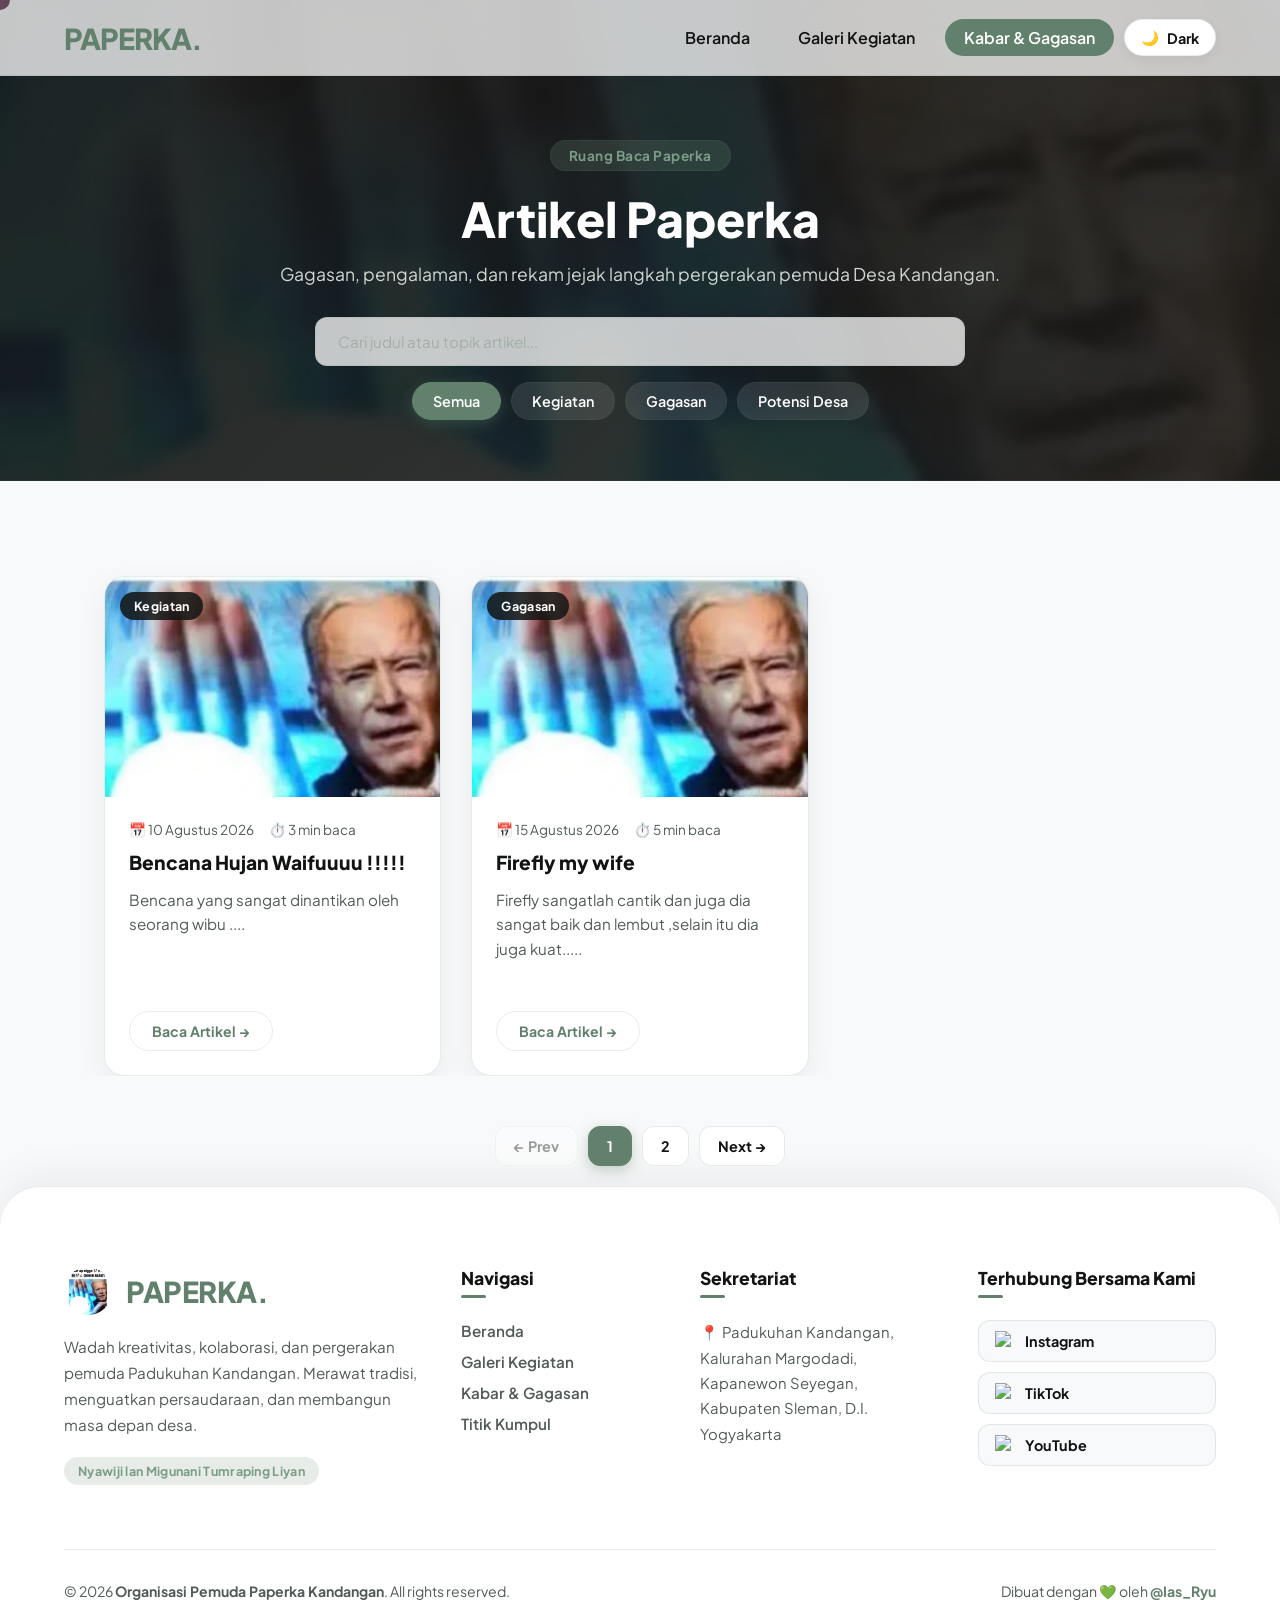
==== artikel/index.html @ f10d31d6 "Add files via upload" ====
<!DOCTYPE html>
<html lang="id">
<head>
    <meta charset="UTF-8">
    <meta name="viewport" content="width=device-width, initial-scale=1.0">
    <title>Kabar & Gagasan - Paperka</title>
    
    <!-- Favicon -->
    <link rel="icon" type="image/png" href="/asset/icon.png">

    <!-- SEO Meta -->
    <meta name="description" content="Kumpulan artikel, cerita inspiratif, dan gagasan pergerakan pemuda Desa Kandangan.">
    <meta name="robots" content="index, follow">
    <link rel="canonical" href="https://paperka.my.id/artikel">

    <!-- Open Graph Meta -->
    <meta property="og:title" content="Artikel & Wawasan - Paperka Kandangan">
    <meta property="og:description" content="Kumpulan artikel, cerita inspiratif, dan gagasan pergerakan pemuda Desa Kandangan.">
    <meta property="og:image" content="https://paperka.my.id/asset/bg.jpg">
    <meta property="og:url" content="https://paperka.my.id/artikel">
    <meta property="og:type" content="website">

    <!-- Koneksi ke CSS -->
    <link rel="stylesheet" href="/style.css">

    <!-- Font -->
    <link href="https://fonts.googleapis.com/css2?family=Plus+Jakarta+Sans:wght@400;600;800;900&display=swap" rel="stylesheet">
</head>
<body>

    <!-- Custom Cursor -->
    <div class="custom-cursor"></div>

    <!-- Navigasi -->
    <nav class="navbar">
        <div class="nav-container">
            <a href="/" class="logo">PAPERKA.</a>
            
            <div class="menu-toggle" id="mobile-menu" aria-label="Buka Menu Navigasi" role="button" tabindex="0">
                <span class="bar"></span>
                <span class="bar"></span>
                <span class="bar"></span>
            </div>

            <ul class="nav-menu">
                <li class="nav-logo-item">
                    <img src="/asset/icon.png" alt="Logo Paperka" class="nav-menu-logo">
                </li>
                <li><a href="/" class="nav-links hover-target">Beranda</a></li>
                <li><a href="/galeri" class="nav-links hover-target">Galeri Kegiatan</a></li>
                <li><a href="/artikel" class="nav-links active hover-target">Kabar & Gagasan</a></li>
                <!-- Tombol Switch Dark/Light Mode -->
                <li>
                    <button class="theme-toggle-btn hover-target" id="themeToggle" aria-label="Toggle Theme">
                        <span class="theme-icon">🌙</span>
                        <span class="theme-text">Dark</span>
                    </button>
                </li>
                <li class="nav-credit-item">
                    <span class="nav-credit-text">Made by @ias_Ryu</span>
                </li>
            </ul>
        </div>
    </nav>

    <!-- Overlay Backdrop -->
    <div class="menu-overlay" id="menuOverlay"></div>

    <!-- ================= HERO ARTIKEL ================= -->
    <section class="article-hero">
        <div class="hero-content">
            <span class="badge">Ruang Baca Paperka</span>
            <h1>Artikel Paperka</h1>
            <p>Gagasan, pengalaman, dan rekam jejak langkah pergerakan pemuda Desa Kandangan.</p>
            
            <!-- Filter & Pencarian -->
            <div class="search-filter-box">
                <input type="text" id="search-input" placeholder="Cari judul atau topik artikel..." class="search-input">
                <div class="category-buttons">
                    <button class="filter-btn active" data-category="all">Semua</button>
                    <button class="filter-btn" data-category="kegiatan">Kegiatan</button>
                    <button class="filter-btn" data-category="opini">Gagasan</button>
                    <button class="filter-btn" data-category="desa">Potensi Desa</button>
                </div>
            </div>
        </div>
    </section>

    <!-- ================= UTAMA: DAFTAR ARTIKEL ================= -->
    <main class="article-container">

        <!-- Artikel Utama / Featured Article -->
        <section class="featured-article">
            <article class="article-card" data-id="1" data-category="opini">
                <div class="card-image">
                    <img src="/asset/icon.png" alt="Peran Paperka dalam Membangun Masyarakat di Padukuhan Kandangan" loading="lazy">
                    <span class="category-tag">Gagasan</span>
                </div>
                <div class="card-body">
                    <div class="article-meta">
                        <span class="date">📅 26 Agustus 2026</span>
                        <span class="read-time">⏱️ 10 min baca</span>
                    </div>
                    <h3>Peran Paperka dalam Membangun Masyarakat di Padukuhan Kandangan</h3>
                    <p class="excerpt">Paperka (Karang Taruna) merupakan pilar penting dalam menggerakkan roda pembangunan sosial, ekonomi, dan budaya di Padukuhan Kandangan...</p>
                    <button class="btn-read-more read-btn hover-target" data-id="1">Baca Artikel &rarr;</button>
                </div>
            </article>
        </section>

        <!-- Grid Kartu Artikel -->
        <section class="article-grid" id="article-grid">

            <!-- Kartu Artikel 2 -->
            <article class="article-card" data-id="2" data-category="desa">
                <div class="card-image">
                    <img src="/asset/icon.png" alt="Potensi Desa" loading="lazy">
                    <span class="category-tag">Potensi Desa</span>
                </div>
                <div class="card-body">
                    <div class="article-meta">
                        <span class="date">📅 20 Agustus 2026</span>
                        <span class="read-time">⏱️ 3 min baca</span>
                    </div>
                    <h3>Kenapa Prabowo adalah monokotil</h3>
                    <p class="excerpt">Prabowo Disebut Monokotil karena ....</p>
                    <button class="btn-read-more read-btn hover-target" data-id="2">Baca Artikel &rarr;</button>
                </div>
            </article>

            <!-- Kartu Artikel 3 -->
            <article class="article-card" data-id="3" data-category="opini">
                <div class="card-image">
                    <img src="/asset/icon.png" alt="Gagasan Pemuda" loading="lazy">
                    <span class="category-tag">Gagasan</span>
                </div>
                <div class="card-body">
                    <div class="article-meta">
                        <span class="date">📅 15 Agustus 2026</span>
                        <span class="read-time">⏱️ 5 min baca</span>
                    </div>
                    <h3>Firefly my wife</h3>
                    <p class="excerpt">Firefly sangatlah cantik dan juga dia sangat baik dan lembut ,selain itu dia juga kuat.....</p>
                    <button class="btn-read-more read-btn hover-target" data-id="3">Baca Artikel &rarr;</button>
                </div>
            </article>

            <!-- Kartu Artikel 4 -->
            <article class="article-card" data-id="4" data-category="kegiatan">
                <div class="card-image">
                    <img src="/asset/icon.png" alt="Aksi Hijau" loading="lazy">
                    <span class="category-tag">Kegiatan</span>
                </div>
                <div class="card-body">
                    <div class="article-meta">
                        <span class="date">📅 10 Agustus 2026</span>
                        <span class="read-time">⏱️ 3 min baca</span>
                    </div>
                    <h3>Bencana Hujan Waifuuuu !!!!!</h3>
                    <p class="excerpt">Bencana yang sangat dinantikan oleh seorang wibu ....</p>
                    <button class="btn-read-more read-btn hover-target" data-id="4">Baca Artikel &rarr;</button>
                </div>
            </article>

        </section>
    </main>

    <!-- ================= KONTROL PAGINASI ================= -->
    <div class="pagination" id="pagination"></div>

    <!-- ================= MODAL / JENDELA BACA ARTIKEL LENGKAP ================= -->
    <div class="article-modal" id="article-modal" aria-hidden="true">
        <div class="modal-overlay" id="modal-overlay"></div>
        <div class="modal-content">
            <button class="modal-close hover-target" id="modal-close" aria-label="Tutup Artikel">&times;</button>
            <div class="modal-body" id="modal-body-content"></div>
        </div>
    </div>

    <!-- Footer -->
    <footer class="site-footer">
        <div class="footer-container">
            <!-- Grid Kolom Footer -->
            <div class="footer-grid">
                
                <!-- Kolom 1: Profil & Deskripsi -->
                <div class="footer-col footer-brand">
                    <div class="brand-header">
                        <img src="/asset/icon.png" alt="Logo Paperka" class="footer-logo hover-target">
                        <h3 class="brand-title">PAPERKA.</h3>
                    </div>
                    <p class="brand-desc">
                        Wadah kreativitas, kolaborasi, dan pergerakan pemuda Padukuhan Kandangan. Merawat tradisi, menguatkan persaudaraan, dan membangun masa depan desa.
                    </p>
                    <span class="motto-badge">Nyawiji lan Migunani Tumraping Liyan</span>
                </div>

                <!-- Kolom 2: Navigasi Cepat -->
                <div class="footer-col">
                    <h4 class="footer-heading">Navigasi</h4>
                    <ul class="footer-links">
                        <li><a href="/" class="hover-target">Beranda</a></li>
                        <li><a href="/galeri" class="hover-target">Galeri Kegiatan</a></li>
                        <li><a href="/artikel" class="hover-target">Kabar & Gagasan</a></li>
                        <li><a href="/#lokasi" class="hover-target">Titik Kumpul</a></li>
                    </ul>
                </div>

                <!-- Kolom 3: Informasi Wilayah -->
                <div class="footer-col">
                    <h4 class="footer-heading">Sekretariat</h4>
                    <p class="location-text">
                        📍 Padukuhan Kandangan,<br>
                        Kalurahan Margodadi, Kapanewon Seyegan,<br>
                        Kabupaten Sleman, D.I. Yogyakarta
                    </p>
                </div>

                <!-- Kolom 4: Media Sosial -->
                <div class="footer-col">
                    <h4 class="footer-heading">Terhubung Bersama Kami</h4>
                    <div class="footer-socials">
                        <a href="https://www.instagram.com/kandanganpaperka" target="_blank" rel="noopener noreferrer" class="social-btn hover-target" aria-label="Instagram Paperka">
                            <span class="social-icon">
                                <img src="/asset/instagram.png" alt="Instagram">
                            </span>
                            <span>Instagram</span>
                        </a>
                        <a href="https://www.tiktok.com/@paperkakandangan" target="_blank" rel="noopener noreferrer" class="social-btn hover-target" aria-label="TikTok Paperka">
                            <span class="social-icon">
                                <img src="/asset/tiktok.png" alt="tiktok">
                            </span>
                            <span>TikTok</span>
                        </a>
                        <a href="https://youtube.com/@paperkakandangan" target="_blank" rel="noopener noreferrer" class="social-btn hover-target" aria-label="YouTube Paperka">
                            <span class="social-icon">
                                <img src="/asset/youtube.png" alt="youtube">
                            </span>
                            <span>YouTube</span>
                        </a>
                    </div>
                </div>
            </div>

            <!-- Bagian Bawah Footer (Copyright & Credit) -->
            <div class="footer-bottom">
                <p class="copyright">&copy; 2026 <strong>Organisasi Pemuda Paperka Kandangan</strong>. All rights reserved.</p>
                <p class="developer-credit">Dibuat dengan 💚 oleh <a href="https://instagram.com/ias_ryu" target="_blank" rel="noopener noreferrer" class="hover-target">@Ias_Ryu</a></p>
            </div>
        </div>
    </footer>

    <!-- Tombol Back to Top -->
    <button id="backToTop" class="back-to-top hover-target" aria-label="Ke Atas">↑</button>

    <!-- Koneksi ke JavaScript -->
    <script src="/script.js"></script>
    <script src="/articles-data.js"></script>
    <script src="/scriptartikel.js"></script>
</body>
</html>
---- style.css ----
/* ==========================================================================
   DAFTAR ISI (untuk memudahkan pencarian)
   1. Variabel Tema & System Reset
   2. Custom Cursor
   3. Navbar & Menu Mobile
   4. Halaman Beranda (Hero, Marquee, About/Location, Logo & CTA)
   5. Utilitas Umum (Animasi Scroll, Tombol Back to Top)
   6. Footer
   7. Halaman Dokumentasi (Grid Galeri & Lightbox)
   8. Halaman Artikel (Hero, Filter, Grid, Modal, Paginasi, Animasi)
   ========================================================================== */

/* --- VARIABEL TEMA & SYSTEM RESET --- */

:root {
    /* Mode Terang (Default) */
    --primary: #61816c;
    --primary-light: #7b9c86;
    --primary-dark: #4b6654;
    --bg-main: #f8f9fa;
    --bg-card: #ffffff;
    --bg-glass: rgba(255, 255, 255, 0.75);
    --bg-glass-drawer: rgba(255, 255, 255, 0.92); /* Background Menu Mobile Terang */
    --text-main: #121413;
    --text-muted: #525b56;
    --border-color: rgba(97, 129, 108, 0.15);
    --shadow-color: rgba(0, 0, 0, 0.06);
    --white: #ffffff;
    --black: #000000;
}

[data-theme="dark"] {
    /* Mode Gelap (Dark Mode) */
    --primary: #61816c;
    --primary-light: #89aa94;
    --primary-dark: #3e5546;
    --bg-main: #111312;
    --bg-card: #1a1d1b;
    --bg-glass: rgba(17, 19, 18, 0.8);
    --bg-glass-drawer: rgba(26, 29, 27, 0.92); /* Background Menu Mobile Gelap */
    --text-main: #f0f4f2;
    --text-muted: #a3b0a7;
    --border-color: rgba(97, 129, 108, 0.25);
    --shadow-color: rgba(0, 0, 0, 0.4);
}

* {
    margin: 0;
    padding: 0;
    box-sizing: border-box;
    font-family: 'Plus Jakarta Sans', sans-serif;
    cursor: none;
}

html {
    scroll-behavior: smooth;
}

body {
    background-color: var(--bg-main);
    color: var(--text-main);
    overflow-x: hidden;
    transition: background-color 0.4s ease, color 0.4s ease;
}

/* --- CUSTOM CURSOR --- */
.custom-cursor {
    position: fixed;
    top: 0;
    left: 0;
    width: 20px;
    height: 20px;
    background-color: var(--primary);
    border-radius: 50%;
    pointer-events: none;
    transform: translate(-50%, -50%);
    z-index: 9999;
    transition: width 0.3s, height 0.3s, background-color 0.3s, opacity 0.3s;
    mix-blend-mode: difference;
}

.custom-cursor.expand {
    width: 50px;
    height: 50px;
    background-color: rgba(255, 255, 255, 0.5);
    border: 2px solid var(--primary);
    mix-blend-mode: normal;
}


/* ==========================================================================
   3. NAVBAR & MENU MOBILE
   (Navbar desktop, panel menu mobile, overlay, dan logo di menu mobile
   dikelompokkan di sini agar semua yang berkaitan dengan navigasi mudah dicari)
   ========================================================================== */

/* --- NAVBAR GLASSMORPHISM --- */
.navbar {
    position: fixed;
    top: 0;
    width: 100%;
    background: var(--bg-glass);
    backdrop-filter: blur(15px);
    -webkit-backdrop-filter: blur(15px);
    z-index: 1005;
    border-bottom: 1px solid var(--border-color);
    transition: background 0.4s ease, border-color 0.4s ease;
}

.nav-container {
    display: flex;
    justify-content: space-between;
    align-items: center;
    padding: 1.2rem 5%;
    max-width: 1400px;
    margin: 0 auto;
}

.logo {
    font-size: 1.8rem;
    font-weight: 900;
    color: var(--primary);
    text-decoration: none;
    letter-spacing: -1px;
}

.nav-menu {
    display: flex;
    align-items: center;
    list-style: none;
    gap: 10px;
}

.nav-links {
    color: var(--text-main);
    text-decoration: none;
    padding: 0.5rem 1.2rem;
    font-weight: 600;
    border-radius: 30px;
    transition: all 0.3s ease;
}

.nav-links:hover, .nav-links.active {
    background-color: var(--primary);
    color: var(--white);
}

/* Tombol Toggle Theme */
.theme-toggle-btn {
    background: var(--bg-card);
    border: 1px solid var(--border-color);
    color: var(--text-main);
    padding: 8px 16px;
    border-radius: 30px;
    font-weight: 700;
    font-size: 0.9rem;
    display: flex;
    align-items: center;
    gap: 8px;
    transition: all 0.3s ease;
    box-shadow: 0 4px 12px var(--shadow-color);
}

.theme-toggle-btn:hover {
    border-color: var(--primary);
    transform: translateY(-2px);
}

.theme-icon {
    display: inline-block;
    transition: transform 0.4s cubic-bezier(0.175, 0.885, 0.32, 1.275);
}

.theme-toggle-btn:active {
    transform: scale(0.95);
}

.menu-toggle {
    display: none;
    flex-direction: column;
    gap: 5px;
}

.menu-toggle .bar {
    width: 30px;
    height: 3px;
    background: var(--primary);
    border-radius: 5px;
}

/* Catatan: blok responsif di bawah ini aslinya juga berisi penyesuaian
   .about-card untuk layar kecil (bukan hanya navbar/menu), tidak dipindah
   agar tidak mengubah/duplikasi kode dan berisiko error. */

/* --- RESPONSIVE MOBILE --- */
@media screen and (max-width: 768px) {
    .custom-cursor { display: none; }
    * { cursor: auto; }
    
    .menu-toggle { 
        display: flex; 
        z-index: 1005; 
    }
    
    /* Panel Menu Navigasi HP */
    .nav-menu {
        position: fixed; 
        top: 0; 
        right: -100%; 
        width: 70%;
        min-width: 260px;
        max-width: 320px;
        height: 100vh;
        
        background: var(--bg-glass-drawer);
        backdrop-filter: blur(20px);
        -webkit-backdrop-filter: blur(20px);
        border-left: 1px solid var(--border-color);
        box-shadow: -15px 0 35px var(--shadow-color);

        /* SATUKAN SELURUH ELEMEN DI TENGAH-TENGAH LAYAR */
        display: flex;
        flex-direction: column; 
        justify-content: center; /* Posisikan seluruh grup menu di tengah vertikal */
        align-items: center;
        padding: 30px 24px;
        gap: 6px;                /* Jarak antar elemen */
        
        transition: right 0.4s cubic-bezier(0.16, 1, 0.3, 1);
        z-index: 1010 !important;
    }
    
    .nav-menu.active { 
        right: 0; 
    }

    .nav-menu li {
        width: 100%;
        list-style: none;
    }

    /* Styling Tombol Menu */
    .nav-links { 
        display: flex;
        align-items: center;
        justify-content: center; /* Teks berada di tengah tombol */
        font-size: 1.05rem; 
        font-weight: 600;
        color: var(--text-main);
        padding: 14px 20px;
        margin: 0;
        border-radius: 14px;
        border: 1px solid transparent;
        transition: all 0.3s ease;
        text-decoration: none;
    }

    /* Efek Hover & Aktif */
    .nav-links:hover, 
    .nav-links.active {
        background-color: var(--primary);
        color: var(--white);
        transform: scale(1.02);
        box-shadow: 0 4px 15px rgba(97, 129, 108, 0.3);
    }

    /* Tombol Switch Mode Terang/Gelap */
    .theme-toggle-btn {
        width: 100%;
        justify-content: center;
        padding: 12px;
        margin-top: 10px;
        border-radius: 14px;
    }

    .about-card { padding: 2rem; }
}

/* Mencegah latar belakang di-scroll saat menu setengah layar terbuka */
body.no-scroll {
    overflow: hidden !important;
    height: 100vh !important;
}

/* --- OVERLAY BLUR BACKDROP --- */
.menu-overlay {
    position: fixed;
    top: 0;
    left: 0;
    width: 100vw;
    height: 100vh;
    background: rgba(0, 0, 0, 0.4);
    backdrop-filter: blur(8px);
    -webkit-backdrop-filter: blur(8px);
    opacity: 0;
    visibility: hidden;
    transition: opacity 0.4s ease, visibility 0.4s ease;
    z-index: 1001;
}

.menu-overlay.active {
    opacity: 1;
    visibility: visible;
}

/* ==========================================
   STYLING LOGO DI ATAS MENU BERANDA
   ========================================== */
.nav-logo-item {
    display: flex;
    justify-content: center;
    align-items: center;
    width: 100%;
    margin-bottom: 12px;  /* Memberi jarak wajar di atas tombol Beranda */
}

.nav-menu-logo {
    width: 55px;          /* Ukuran logo disesuaikan agar serasi */
    height: 55px;
    object-fit: contain;
    border-radius: 50%;
    transition: transform 0.3s ease;
}

.nav-menu-logo:hover {
    transform: scale(1.1);
}

@media (min-width: 769px) {
    .nav-logo-item {
        display: none;
    }
}

/* ==========================================
   STYLING TEKS CREDIT (LANGSUNG DI BAWAH TOMBOL TEMA)
   ========================================== */
.nav-credit-item {
    margin-top: 10px;      /* Menempel pas di bawah tombol Dark/Light mode */
    padding-top: 5px;
    text-align: center;
    width: 100%;
}

.nav-credit-text {
    font-size: 0.75rem;
    opacity: 0.45;
    letter-spacing: 0.5px;
    font-weight: 500;
    transition: opacity 0.3s ease;
}

.nav-credit-text:hover {
    opacity: 0.85;
}

@media (min-width: 769px) {
    .nav-credit-item {
        display: none;
    }
}


/* ==========================================================================
   4. HALAMAN BERANDA
   (Hero, running text/marquee, section About & Location, serta logo/CTA
   tambahan di beranda)
   ========================================================================== */

/* --- HERO SECTION --- */
.hero {
    position: relative;
    width: 100%;
    height: 100vh;
    background-image: url('asset/bg.jpg');
    background-size: cover;
    background-position: center;
    display: flex;
    justify-content: center;
    align-items: center; 
}

.hero-overlay {
    position: absolute;
    top: 0; left: 0; right: 0; bottom: 0;
    background: linear-gradient(to bottom, rgba(0,0,0,0.3) 0%, rgba(0,0,0,0.7) 100%);
    z-index: 1;
}

.hero-content {
    position: relative;
    z-index: 2;
    text-align: center;
    padding: 0 20px;
}

.hero-title {
    font-size: clamp(2.5rem, 7vw, 6rem); 
    font-weight: 900;
    color: var(--white);
    letter-spacing: 2px;
    text-shadow: 0 10px 30px rgba(0,0,0,0.6);
    line-height: 1.1;
}

.hero-subtitle {
    color: #e2e8f0;
    font-size: clamp(1rem, 2vw, 1.4rem);
    margin-top: 15px;
    font-weight: 400;
    text-shadow: 0 4px 10px rgba(0,0,0,0.5);
}

/* --- RUNNING TEXT MARQUEE --- */
.marquee-container {
    background: var(--primary);
    color: var(--white);
    padding: 15px 0;
    overflow: hidden;
    white-space: nowrap;
    display: flex;
    font-weight: 800;
    letter-spacing: 2px;
    font-size: 1.1rem;
}

.marquee-content {
    display: flex;
    animation: marquee 20s linear infinite;
}

.marquee-content span {
    padding-right: 50px;
}

@keyframes marquee {
    0% { transform: translateX(0); }
    100% { transform: translateX(-50%); }
}

/* --- MAIN SECTIONS --- */
main {
    max-width: 1200px;
    margin: 0 auto;
    overflow: hidden;
}

.about, .location {
    padding: 6rem 5%;
}

.about-card {
    background: var(--bg-card);
    border: 1px solid var(--border-color);
    padding: 4rem;
    border-radius: 30px;
    text-align: center;
    box-shadow: 0 20px 50px var(--shadow-color);
    transition: background-color 0.4s ease, border-color 0.4s ease;
}

.about-card h2, .location h2 {
    font-size: 2.5rem;
    color: var(--primary);
    margin-bottom: 1.5rem;
    font-weight: 800;
}

.about-card p, .location p {
    font-size: 1.2rem;
    line-height: 1.8;
    color: var(--text-muted);
    margin-bottom: 2.5rem;
}

.btn-primary {
    background: var(--primary);
    color: var(--white);
    padding: 15px 35px;
    border-radius: 50px;
    text-decoration: none;
    font-weight: 800;
    display: inline-block;
    transition: all 0.3s;
}

.btn-primary:hover {
    background: var(--primary-light);
    transform: translateY(-5px);
    box-shadow: 0 15px 25px rgba(97, 129, 108, 0.4);
}

.map-container {
    border-radius: 30px;
    overflow: hidden;
    border: 1px solid var(--border-color);
    box-shadow: 0 20px 40px var(--shadow-color);
}

/* Style Tambahan Logo & CTA Artikel di Homepage */
.paperka-main-logo {
    width: 140px;
    height: 140px;
    object-fit: contain;
    border-radius: 50%;
    margin-bottom: 1.5rem;
    box-shadow: 0 8px 24px rgba(0, 0, 0, 0.12);
    transition: transform 0.3s ease;
}

.paperka-main-logo:hover {
    transform: scale(1.08) rotate(3deg);
}

.section-tag {
    display: inline-block;
    font-size: 0.85rem;
    font-weight: 800;
    letter-spacing: 1px;
    color: var(--primary-color, #10b981);
    margin-bottom: 0.8rem;
}


/* ==========================================================================
   5. UTILITAS UMUM
   (Animasi reveal saat scroll & tombol Back to Top, dipakai di berbagai halaman)
   ========================================================================== */

/* --- ANIMASI SCROLL --- */
.hidden {
    opacity: 0;
    transform: translateY(40px);
    transition: all 0.8s cubic-bezier(0.5, 0, 0, 1);
}

.show {
    opacity: 1;
    transform: translateY(0);
}

/* --- BACK TO TOP BUTTON --- */
.back-to-top {
    position: fixed;
    bottom: 30px;
    right: 30px;
    width: 45px;
    height: 45px;
    background: var(--primary);
    color: var(--white);
    border: none;
    border-radius: 50%;
    font-size: 1.2rem;
    font-weight: bold;
    display: flex;
    align-items: center;
    justify-content: center;
    box-shadow: 0 10px 20px var(--shadow-color);
    opacity: 0;
    visibility: hidden;
    transform: translateY(20px);
    transition: all 0.3s ease;
    z-index: 999;
}

.back-to-top.show {
    opacity: 1;
    visibility: visible;
    transform: translateY(0);
}

.back-to-top:hover {
    background: var(--primary-light);
    transform: translateY(-5px);
}


/* ==========================================================================
   6. FOOTER (MODERN & RESPONSIVE WITH DARK/LIGHT THEME)
   ========================================================================== */

.site-footer {
    background: var(--bg-card);
    border-top: 1px solid var(--border-color);
    color: var(--text-main);
    padding: 5rem 5% 2rem;
    border-top-left-radius: 40px;
    border-top-right-radius: 40px;
    box-shadow: 0 -10px 40px var(--shadow-color);
    transition: background-color 0.4s ease, border-color 0.4s ease, color 0.4s ease;
}

.footer-container {
    max-width: 1200px;
    margin: 0 auto;
}

/* Grid Utam Footer */
.footer-grid {
    display: grid;
    grid-template-columns: 1.8fr 1fr 1.2fr 1.2fr;
    gap: 40px;
    margin-bottom: 4rem;
}

/* Kolom Brand / Logo */
.brand-header {
    display: flex;
    align-items: center;
    gap: 14px;
    margin-bottom: 1.2rem;
}

.footer-logo {
    width: 48px;
    height: 48px;
    object-fit: contain;
    border-radius: 50%;
    transition: transform 0.3s ease;
}

.footer-logo:hover {
    transform: scale(1.1) rotate(5deg);
}

.brand-title {
    font-size: 1.8rem;
    font-weight: 900;
    color: var(--primary);
    letter-spacing: -0.5px;
}

.brand-desc {
    font-size: 0.95rem;
    line-height: 1.7;
    color: var(--text-muted);
    margin-bottom: 1.2rem;
}

.motto-badge {
    display: inline-block;
    font-size: 0.78rem;
    font-weight: 700;
    color: var(--primary-light);
    background: var(--border-color);
    padding: 6px 14px;
    border-radius: 20px;
    letter-spacing: 0.3px;
}

/* Sub-Judul Kolom */
.footer-heading {
    font-size: 1.1rem;
    font-weight: 800;
    color: var(--text-main);
    margin-bottom: 1.4rem;
    position: relative;
}

.footer-heading::after {
    content: '';
    display: block;
    width: 25px;
    height: 3px;
    background: var(--primary);
    border-radius: 2px;
    margin-top: 6px;
}

/* Navigasi Footer */
.footer-links {
    list-style: none;
    padding: 0;
    margin: 0;
}

.footer-links li {
    margin-bottom: 10px;
}

.footer-links a {
    color: var(--text-muted);
    text-decoration: none;
    font-size: 0.95rem;
    font-weight: 600;
    transition: all 0.3s ease;
    display: inline-block;
}

.footer-links a:hover {
    color: var(--primary);
    transform: translateX(5px);
}

/* Teks Sekretariat / Lokasi */
.location-text {
    font-size: 0.93rem;
    line-height: 1.7;
    color: var(--text-muted);
    font-style: normal;
}

/* Tombol Media Sosial (Pills) */
.footer-socials {
    display: flex;
    flex-direction: column;
    gap: 10px;
}

.social-btn {
    display: flex;
    align-items: center;
    gap: 10px;
    padding: 10px 16px;
    background: var(--bg-main);
    border: 1px solid var(--border-color);
    border-radius: 12px;
    color: var(--text-main);
    text-decoration: none;
    font-weight: 700;
    font-size: 0.9rem;
    transition: all 0.3s ease;
}

.social-btn:hover {
    background: var(--primary);
    color: var(--white);
    border-color: var(--primary);
    transform: translateY(-3px);
    box-shadow: 0 6px 16px rgba(97, 129, 108, 0.3);
}

/* Container Ikon Media Sosial */
.social-icon {
    display: inline-flex;
    align-items: center;
    justify-content: center;
    width: 20px;  /* Batas lebar ikon */
    height: 20px; /* Batas tinggi ikon */
    flex-shrink: 0;
}

/* Gambar Logo PNG di Dalam Ikon */
.social-icon img {
    width: 100%;
    height: 100%;
    object-fit: contain; /* Agar rasio logo tidak melar */
}

/* Bottom Bar (Copyright & Credit) */
.footer-bottom {
    border-top: 1px solid var(--border-color);
    padding-top: 2rem;
    display: flex;
    justify-content: space-between;
    align-items: center;
    flex-wrap: wrap;
    gap: 15px;
    font-size: 0.88rem;
    color: var(--text-muted);
}

.developer-credit a {
    color: var(--primary);
    text-decoration: none;
    font-weight: 700;
    transition: opacity 0.3s ease;
}

.developer-credit a:hover {
    opacity: 0.8;
    text-decoration: underline;
}

/* --- RESPONSIVE FOOTER UNTUK LAYAR TABLET & HP --- */
@media screen and (max-width: 992px) {
    .footer-grid {
        grid-template-columns: 1fr 1fr;
        gap: 35px;
    }
}

@media screen and (max-width: 576px) {
    .site-footer {
        padding: 4rem 6% 2rem;
        border-top-left-radius: 30px;
        border-top-right-radius: 30px;
    }

    .footer-grid {
        grid-template-columns: 1fr;
        gap: 30px;
        margin-bottom: 2.5rem;
    }

    .footer-bottom {
        flex-direction: column;
        text-align: center;
        gap: 10px;
    }
       }
/* ==========================================================================
   7. HALAMAN DOKUMENTASI
   (Grid galeri dokumentasi & lightbox modal untuk memperbesar gambar)
   ========================================================================== */

/*-----------------------------------------------------------*/
/* --- DOKUMENTASI PAGE GRID --- */
.page-content {
    padding-top: 120px; 
    min-height: 80vh;
    padding-bottom: 5rem;
}

.page-header {
    text-align: center;
    margin-bottom: 4rem;
}

.page-title {
    font-size: clamp(2.5rem, 5vw, 4rem);
    color: var(--text-main);
    font-weight: 900;
}

.page-title span { color: var(--primary); }

.page-header p {
    font-size: 1.2rem;
    color: var(--text-muted);
    margin-top: 10px;
}

.gallery-grid {
    display: grid;
    grid-template-columns: repeat(auto-fit, minmax(300px, 1fr));
    gap: 25px;
    padding: 0 5%;
}

.gallery-item {
    position: relative;
    border-radius: 25px;
    overflow: hidden;
    box-shadow: 0 15px 30px var(--shadow-color);
    height: 350px;
    border: 1px solid var(--border-color);
}

.gallery-item img {
    width: 100%;
    height: 100%;
    object-fit: cover;
    transition: transform 0.6s cubic-bezier(0.25, 1, 0.5, 1);
}

.gallery-overlay {
    position: absolute;
    bottom: -100%;
    left: 0;
    width: 100%;
    height: 50%;
    background: linear-gradient(to top, var(--black), transparent);
    color: var(--white);
    display: flex;
    flex-direction: column;
    justify-content: flex-end;
    padding: 25px;
    transition: bottom 0.4s ease-in-out;
}

.gallery-overlay h3 { font-size: 1.5rem; margin-bottom: 5px; }
.gallery-overlay p { font-size: 0.9rem; opacity: 0.9; }

.gallery-item:hover img { transform: scale(1.1); }
.gallery-item:hover .gallery-overlay { bottom: 0; }

/* --- LIGHTBOX MODAL (DOKUMENTASI) --- */
.lightbox {
    position: fixed;
    top: 0;
    left: 0;
    width: 100%;
    height: 100%;
    background: rgba(0, 0, 0, 0.85);
    backdrop-filter: blur(8px);
    display: flex;
    flex-direction: column;
    align-items: center;
    justify-content: center;
    z-index: 10000;
    opacity: 0;
    pointer-events: none;
    transition: opacity 0.3s ease;
}

.lightbox.active {
    opacity: 1;
    pointer-events: auto;
}

.lightbox-content {
    max-width: 85%;
    max-height: 75vh;
    border-radius: 15px;
    box-shadow: 0 20px 40px rgba(0,0,0,0.5);
    transform: scale(0.9);
    transition: transform 0.3s ease;
}

.lightbox.active .lightbox-content {
    transform: scale(1);
}

.lightbox-caption {
    color: #ffffff;
    margin-top: 15px;
    text-align: center;
    font-size: 1.1rem;
    line-height: 1.5;
}

.lightbox-close {
    position: absolute;
    top: 25px;
    right: 35px;
    color: #ffffff;
    font-size: 2.5rem;
    font-weight: bold;
    cursor: pointer;
    transition: color 0.2s;
}

.lightbox-close:hover {
    color: var(--primary-light);
}


/* ==========================================================================
   8. HALAMAN ARTIKEL
   (Hero artikel, box pencarian & filter, grid & kartu artikel, modal reader,
   penyesuaian responsif, paginasi, dan animasi fade-in kartu)
   ========================================================================== */

/* ==========================================================================
   HALAMAN ARTIKEL (HERO, SEARCH FILTER, GRID & MODAL READER)
   ========================================================================== */

/* --- 1. Hero Section Artikel --- */
.article-hero {
    padding: 140px 20px 60px;
    background: linear-gradient(135deg, rgba(17, 19, 18, 0.92), rgba(26, 29, 27, 0.88)), 
                url('asset/icon.png') center/cover no-repeat;
    text-align: center;
    color: var(--white);
    border-bottom: 1px solid var(--border-color);
}

.article-hero .hero-content {
    max-width: 800px;
    margin: 0 auto;
}

.badge {
    display: inline-block;
    padding: 6px 18px;
    background: rgba(97, 129, 108, 0.25);
    color: var(--primary-light);
    border: 1px solid var(--border-color);
    border-radius: 50px;
    font-size: 0.85rem;
    font-weight: 700;
    margin-bottom: 18px;
    letter-spacing: 0.5px;
}

.article-hero h1 {
    font-size: clamp(2rem, 4vw, 3rem);
    font-weight: 900;
    margin-bottom: 14px;
    line-height: 1.25;
    color: var(--white);
}

.article-hero p {
    font-size: 1.1rem;
    color: #d0d7d3;
    margin-bottom: 32px;
}

/* --- 2. Box Pencarian & Filter Kategori --- */
.search-filter-box {
    display: flex;
    flex-direction: column;
    gap: 16px;
    align-items: center;
    max-width: 650px;
    margin: 0 auto;
}

.search-input {
    width: 100%;
    padding: 14px 22px;
    border-radius: 12px;
    border: 1px solid var(--border-color);
    background: var(--bg-glass);
    backdrop-filter: blur(10px);
    color: var(--white);
    font-size: 0.95rem;
    font-family: inherit;
    outline: none;
    transition: all 0.3s ease;
}

.search-input::placeholder {
    color: #a3b0a7;
}

.search-input:focus {
    border-color: var(--primary);
    box-shadow: 0 0 18px rgba(97, 129, 108, 0.4);
}

.category-buttons {
    display: flex;
    gap: 10px;
    flex-wrap: wrap;
    justify-content: center;
}

.filter-btn {
    padding: 9px 20px;
    border-radius: 30px;
    border: 1px solid var(--border-color);
    background: rgba(255, 255, 255, 0.1);
    color: var(--white);
    font-size: 0.9rem;
    font-weight: 600;
    font-family: inherit;
    transition: all 0.3s ease;
}

.filter-btn:hover,
.filter-btn.active {
    background: var(--primary);
    color: var(--white);
    border-color: var(--primary);
    box-shadow: 0 4px 14px rgba(97, 129, 108, 0.35);
}

/* --- 3. Layout Grid & Kartu Artikel --- */
.article-container {
    max-width: 1200px;
    margin: 50px auto;
    padding: 0 5%;
}

.featured-article {
    margin-bottom: 45px;
}

.article-card {
    background: var(--bg-card);
    border-radius: 20px;
    overflow: hidden;
    border: 1px solid var(--border-color);
    box-shadow: 0 10px 30px var(--shadow-color);
    display: flex;
    flex-direction: column;
    transition: transform 0.3s ease, box-shadow 0.3s ease, border-color 0.3s ease, background-color 0.4s ease;
}

.article-card:hover {
    transform: translateY(-6px);
    box-shadow: 0 18px 40px var(--shadow-color);
    border-color: var(--primary);
}

.article-card.featured {
    display: grid;
    grid-template-columns: 1.2fr 1fr;
    border-radius: 25px;
}

.article-grid {
    display: grid;
    grid-template-columns: repeat(auto-fill, minmax(300px, 1fr));
    gap: 30px;
}

.article-container,
.article-grid {
    min-height: 500px; /* Menjaga tinggi area artikel agar tidak runtuh saat halaman berpindah */
}

/* --- 4. Detail Komponen Dalam Kartu --- */
.card-image {
    position: relative;
    width: 100%;
    height: 220px;
    overflow: hidden;
}

.article-card.featured .card-image {
    height: 100%;
    min-height: 320px;
}

.card-image img {
    width: 100%;
    height: 100%;
    object-fit: cover;
    transition: transform 0.5s ease;
}

.article-card:hover .card-image img {
    transform: scale(1.06);
}

.category-tag {
    position: absolute;
    top: 15px;
    left: 15px;
    background: rgba(17, 19, 18, 0.85);
    color: var(--white);
    padding: 6px 14px;
    border-radius: 30px;
    font-size: 0.78rem;
    font-weight: 700;
    backdrop-filter: blur(4px);
    letter-spacing: 0.3px;
}

.card-body {
    padding: 24px;
    display: flex;
    flex-direction: column;
    flex-grow: 1;
}

.article-meta {
    display: flex;
    gap: 15px;
    font-size: 0.85rem;
    color: var(--text-muted);
    margin-bottom: 12px;
}

.card-body h2, 
.card-body h3 {
    color: var(--text-main);
    font-weight: 800;
    line-height: 1.35;
    margin-bottom: 12px;
}

.card-body h2 { font-size: 1.5rem; }
.card-body h3 { font-size: 1.2rem; }

.excerpt {
    color: var(--text-muted);
    font-size: 0.95rem;
    line-height: 1.6;
    margin-bottom: 22px;
    flex-grow: 1;
}

.btn-read-more {
    align-self: flex-start;
    padding: 10px 22px;
    background: transparent;
    color: var(--primary);
    border: 1px solid var(--border-color);
    border-radius: 30px;
    font-weight: 700;
    font-size: 0.88rem;
    font-family: inherit;
    transition: all 0.3s ease;
}

.btn-read-more:hover {
    background: var(--primary);
    color: var(--white);
    border-color: var(--primary);
    box-shadow: 0 4px 14px rgba(97, 129, 108, 0.35);
}

/* --- 5. Modal Reader (Jendela Baca) --- */
.article-modal {
    position: fixed;
    top: 0;
    left: 0;
    width: 100%;
    height: 100%;
    z-index: 9999;
    display: flex;
    align-items: center;
    justify-content: center;
    opacity: 0;
    pointer-events: none;
    transition: opacity 0.3s ease;
}

.article-modal.active {
    opacity: 1;
    pointer-events: auto;
}

.modal-overlay {
    position: absolute;
    width: 100%;
    height: 100%;
    background: rgba(0, 0, 0, 0.75);
    backdrop-filter: blur(8px);
}

.modal-content {
    position: relative;
    background: var(--bg-card);
    color: var(--text-main);
    width: 90%;
    max-width: 800px;
    max-height: 85vh;
    border-radius: 25px;
    overflow-y: auto;
    padding: 40px;
    z-index: 10;
    border: 1px solid var(--border-color);
    box-shadow: 0 25px 50px var(--shadow-color);
    transform: translateY(20px);
    transition: transform 0.3s ease, background-color 0.4s ease;
}

.article-modal.active .modal-content {
    transform: translateY(0);
}

.modal-close {
    position: absolute;
    top: 20px;
    right: 20px;
    background: var(--bg-main);
    border: 1px solid var(--border-color);
    font-size: 1.6rem;
    width: 40px;
    height: 40px;
    border-radius: 50%;
    color: var(--text-main);
    display: flex;
    align-items: center;
    justify-content: center;
    transition: all 0.2s ease;
}

.modal-close:hover {
    background: var(--primary);
    color: var(--white);
    transform: rotate(90deg);
}

.modal-body {
    color: var(--text-main);
    line-height: 1.8;
    font-size: 1.05rem;
}

.modal-body h1 {
    font-size: 2rem;
    color: var(--text-main);
    margin-bottom: 15px;
    line-height: 1.3;
    font-weight: 800;
}

.modal-body .modal-hero-img {
    width: 100%;
    max-height: 380px;
    object-fit: cover;
    border-radius: 18px;
    margin: 20px 0 25px;
    border: 1px solid var(--border-color);
}

.modal-body p {
    margin-bottom: 18px;
    color: var(--text-muted);
}

.modal-body blockquote {
    border-left: 4px solid var(--primary);
    padding: 16px 20px;
    margin: 22px 0;
    font-style: italic;
    color: var(--text-main);
    background: var(--bg-main);
    border-radius: 0 12px 12px 0;
}

/* Styling gambar yang berada di dalam paragraf modal */
.article-full-text img {
    width: 100%;
    max-height: 380px;
    object-fit: cover;
    border-radius: 14px;
    margin: 20px 0;
    border: 1px solid var(--border-color);
    box-shadow: 0 6px 18px var(--shadow-color);
}

/* --- 6. Penyesuaian Responsif Layar Kecil (HP) --- */
@media screen and (max-width: 768px) {
    .article-hero {
        padding: 110px 15px 40px;
    }

    .article-card.featured {
        grid-template-columns: 1fr;
    }

    .article-card.featured .card-image {
        height: 220px;
    }

    .modal-content {
        padding: 25px 20px;
        width: 92%;
    }

    .modal-body h1 {
        font-size: 1.5rem;
    }
}

/* ==========================================================================
   PAGINASI ARTIKEL
   ========================================================================== */
.pagination {
    display: flex;
    justify-content: center;
    align-items: center;
    gap: 10px;
    margin: 40px auto 20px;
    padding: 0 20px;
    flex-wrap: wrap;
}

.page-btn {
    padding: 10px 18px;
    border-radius: 12px;
    border: 1px solid var(--border-color);
    background: var(--bg-card);
    color: var(--text-main);
    font-weight: 700;
    font-size: 0.9rem;
    font-family: inherit;
    transition: all 0.3s ease;
}

.page-btn:hover {
    border-color: var(--primary);
    color: var(--primary);
    transform: translateY(-2px);
}

.page-btn.active {
    background: var(--primary);
    color: var(--white);
    border-color: var(--primary);
    box-shadow: 0 4px 14px rgba(97, 129, 108, 0.35);
}

.page-btn:disabled {
    opacity: 0.4;
    cursor: not-allowed;
    transform: none;
}

/* Animasi Fade In Artikel */
.article-card.fade-in {
    animation: fadeIn 0.4s ease-in-out forwards;
}

/* Animasi Fade In untuk Galeri Dokumentasi */
.gallery-item.fade-in {
    animation: fadeIn 0.4s ease-in-out forwards;
}

@keyframes fadeIn {
    from {
        opacity: 0;
        transform: translateY(12px);
    }
    to {
        opacity: 1;
        transform: translateY(0);
    }
    }
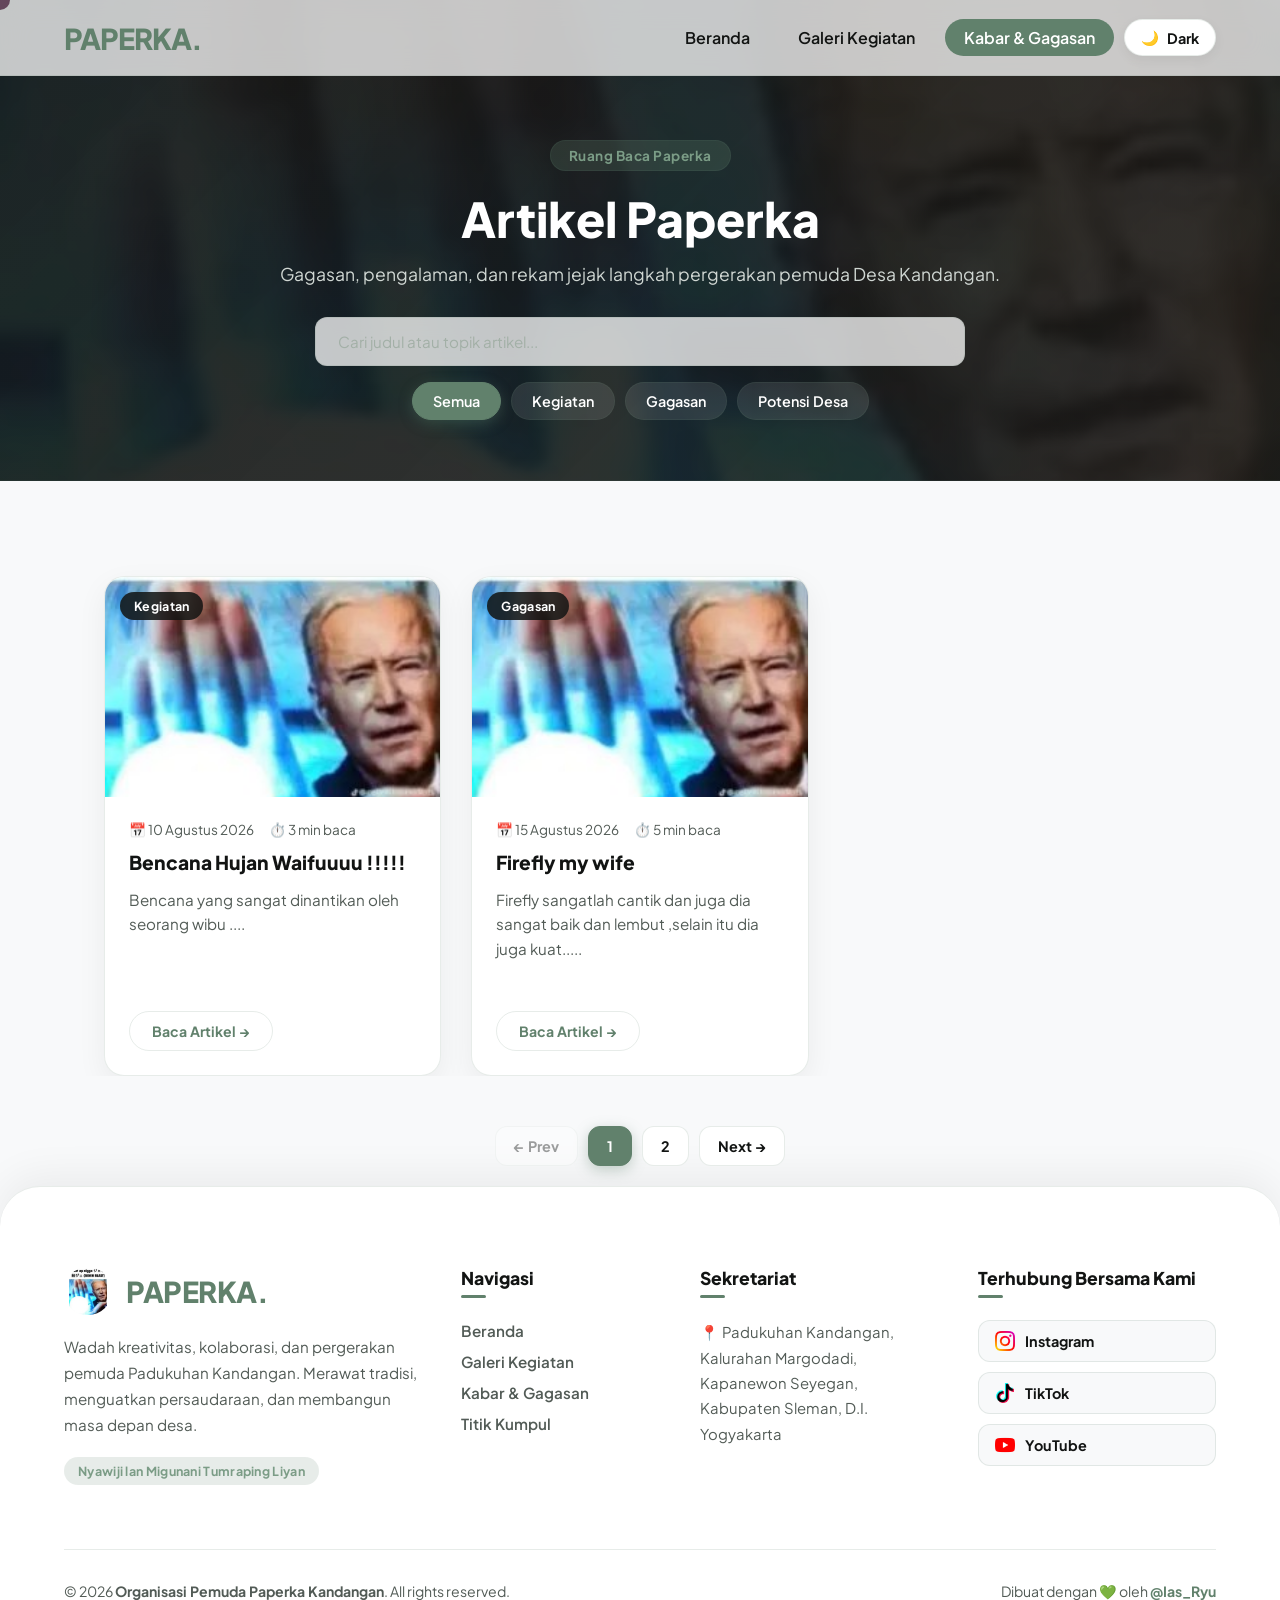
==== commit a50086ff: "Update index.html" ====
--- a/artikel/index.html
+++ b/artikel/index.html
@@ -2,6 +2,11 @@
 <html lang="id">
 <head>
     <meta charset="UTF-8">
+    <script>
+        if (location.hostname !== 'paperka.my.id' && location.hostname.endsWith('github.io')) {
+            location.replace('https://paperka.my.id' + location.pathname + location.search + location.hash);
+        }
+    </script>
     <meta name="viewport" content="width=device-width, initial-scale=1.0">
     <title>Kabar & Gagasan - Paperka</title>
     
--- a/style.css
+++ b/style.css
@@ -1,15 +1,3 @@
-/* ==========================================================================
-   DAFTAR ISI (untuk memudahkan pencarian)
-   1. Variabel Tema & System Reset
-   2. Custom Cursor
-   3. Navbar & Menu Mobile
-   4. Halaman Beranda (Hero, Marquee, About/Location, Logo & CTA)
-   5. Utilitas Umum (Animasi Scroll, Tombol Back to Top)
-   6. Footer
-   7. Halaman Dokumentasi (Grid Galeri & Lightbox)
-   8. Halaman Artikel (Hero, Filter, Grid, Modal, Paginasi, Animasi)
-   ========================================================================== */
-
 /* --- VARIABEL TEMA & SYSTEM RESET --- */
 
 :root {
@@ -27,6 +15,7 @@
     --shadow-color: rgba(0, 0, 0, 0.06);
     --white: #ffffff;
     --black: #000000;
+    --ease-smooth: cubic-bezier(0.16, 1, 0.3, 1);
 }
 
 [data-theme="dark"] {
@@ -50,6 +39,22 @@
     box-sizing: border-box;
     font-family: 'Plus Jakarta Sans', sans-serif;
     cursor: none;
+}
+
+/* --- FOCUS VISIBLE (Aksesibilitas Keyboard) --- */
+a:focus-visible,
+button:focus-visible,
+input:focus-visible,
+.hover-target:focus-visible {
+    outline: 2px solid var(--primary);
+    outline-offset: 3px;
+    border-radius: 4px;
+}
+
+/* Cegah outline muncul saat diklik mouse (hanya muncul saat navigasi keyboard) */
+a:focus:not(:focus-visible),
+button:focus:not(:focus-visible) {
+    outline: none;
 }
 
 html {
@@ -206,7 +211,8 @@
     .nav-menu {
         position: fixed; 
         top: 0; 
-        right: -100%; 
+        right: 0; 
+        transform: translateX(100%);
         width: 70%;
         min-width: 260px;
         max-width: 320px;
@@ -218,26 +224,40 @@
         border-left: 1px solid var(--border-color);
         box-shadow: -15px 0 35px var(--shadow-color);
 
-        /* SATUKAN SELURUH ELEMEN DI TENGAH-TENGAH LAYAR */
         display: flex;
         flex-direction: column; 
-        justify-content: center; /* Posisikan seluruh grup menu di tengah vertikal */
+        justify-content: center;
         align-items: center;
         padding: 30px 24px;
-        gap: 6px;                /* Jarak antar elemen */
+        gap: 6px;
         
-        transition: right 0.4s cubic-bezier(0.16, 1, 0.3, 1);
+        transition: transform 0.4s cubic-bezier(0.16, 1, 0.3, 1);
+        will-change: transform;
         z-index: 1010 !important;
     }
     
     .nav-menu.active { 
-        right: 0; 
+        transform: translateX(0);
     }
 
     .nav-menu li {
         width: 100%;
         list-style: none;
-    }
+        opacity: 0;
+        transform: translateX(15px);
+        transition: opacity 0.35s ease, transform 0.35s ease;
+    }
+
+    .nav-menu.active li {
+        opacity: 1;
+        transform: translateX(0);
+    }
+
+    .nav-menu.active li:nth-child(1) { transition-delay: 0.05s; }
+    .nav-menu.active li:nth-child(2) { transition-delay: 0.1s; }
+    .nav-menu.active li:nth-child(3) { transition-delay: 0.15s; }
+    .nav-menu.active li:nth-child(4) { transition-delay: 0.2s; }
+    .nav-menu.active li:nth-child(5) { transition-delay: 0.25s; }
 
     /* Styling Tombol Menu */
     .nav-links { 
@@ -891,7 +911,8 @@
     z-index: 10000;
     opacity: 0;
     pointer-events: none;
-    transition: opacity 0.3s ease;
+    transition: opacity 0.4s var(--ease-smooth);
+    will-change: opacity;
 }
 
 .lightbox.active {
@@ -904,12 +925,15 @@
     max-height: 75vh;
     border-radius: 15px;
     box-shadow: 0 20px 40px rgba(0,0,0,0.5);
-    transform: scale(0.9);
-    transition: transform 0.3s ease;
+    transform: scale(0.92) translateY(15px);
+    transition: transform 0.4s var(--ease-smooth), opacity 0.4s var(--ease-smooth);
+    opacity: 0;
+    will-change: transform, opacity;
 }
 
 .lightbox.active .lightbox-content {
-    transform: scale(1);
+    transform: scale(1) translateY(0);
+    opacity: 1;
 }
 
 .lightbox-caption {
@@ -1198,7 +1222,8 @@
     justify-content: center;
     opacity: 0;
     pointer-events: none;
-    transition: opacity 0.3s ease;
+    transition: opacity 0.4s var(--ease-smooth);
+    will-change: opacity;
 }
 
 .article-modal.active {
@@ -1227,29 +1252,60 @@
     z-index: 10;
     border: 1px solid var(--border-color);
     box-shadow: 0 25px 50px var(--shadow-color);
-    transform: translateY(20px);
-    transition: transform 0.3s ease, background-color 0.4s ease;
+    transform: translateY(25px) scale(0.97);
+    opacity: 0;
+    transition: transform 0.4s var(--ease-smooth), opacity 0.4s var(--ease-smooth), background-color 0.4s ease;
+    will-change: transform, opacity;
 }
 
 .article-modal.active .modal-content {
-    transform: translateY(0);
+    transform: translateY(0) scale(1);
+    opacity: 1;
 }
 
 .modal-close {
     position: absolute;
     top: 20px;
     right: 20px;
-    background: var(--bg-main);
-    border: 1px solid var(--border-color);
-    font-size: 1.6rem;
     width: 40px;
     height: 40px;
     border-radius: 50%;
+    background: var(--bg-main);
+    border: 1px solid var(--border-color);
     color: var(--text-main);
+    cursor: pointer;
+    padding: 0;
+    -webkit-appearance: none;
+    appearance: none;
+    -webkit-tap-highlight-color: transparent;
+    font-size: 0;          /* sembunyikan karakter × bawaan */
+    line-height: 0;
     display: flex;
     align-items: center;
     justify-content: center;
-    transition: all 0.2s ease;
+    transform-origin: center;
+    transition: background-color 0.2s ease, border-color 0.2s ease, transform 0.2s ease;
+}
+
+/* Gambar ikon X pakai 2 garis presisi, gantiin karakter font */
+.modal-close::before,
+.modal-close::after {
+    content: '';
+    position: absolute;
+    top: 50%;
+    left: 50%;
+    width: 16px;
+    height: 2px;
+    background: currentColor;
+    border-radius: 2px;
+}
+
+.modal-close::before {
+    transform: translate(-50%, -50%) rotate(45deg);
+}
+
+.modal-close::after {
+    transform: translate(-50%, -50%) rotate(-45deg);
 }
 
 .modal-close:hover {
@@ -1257,7 +1313,6 @@
     color: var(--white);
     transform: rotate(90deg);
 }
-
 .modal-body {
     color: var(--text-main);
     line-height: 1.8;
@@ -1395,3 +1450,159 @@
         transform: translateY(0);
     }
     }
+
+/* --- HORMATI PREFERENSI REDUCED MOTION --- */
+@media (prefers-reduced-motion: reduce) {
+    *,
+    *::before,
+    *::after {
+        animation-duration: 0.01ms !important;
+        animation-iteration-count: 1 !important;
+        transition-duration: 0.01ms !important;
+        scroll-behavior: auto !important;
+    }
+
+    .marquee-content {
+        animation: none !important;
+    }
+
+    .custom-cursor {
+        display: none !important;
+    }
+
+    html {
+        scroll-behavior: auto;
+    }
+}
+
+
+/* ---------------------- SHARE BAR --------------------- */
+.share-bar {
+    display: flex;
+    align-items: center;
+    gap: 10px;
+    flex-wrap: wrap;
+    margin: 20px 0 30px;
+    padding: 14px 16px;
+    background: var(--bg-main);
+    border: 1px solid var(--border-color);
+    border-radius: 14px;
+}
+
+.share-label {
+    font-weight: 700;
+    font-size: 0.9rem;
+    color: var(--text-muted);
+    margin-right: 4px;
+}
+
+.share-btn {
+    display: inline-flex;
+    align-items: center;
+    gap: 6px;
+    padding: 8px 16px;
+    border-radius: 30px;
+    font-size: 0.85rem;
+    font-weight: 700;
+    font-family: inherit;
+    border: 1px solid var(--border-color);
+    background: var(--bg-card);
+    color: var(--text-main);
+    cursor: pointer;
+    transition: all 0.2s ease;
+}
+
+.share-btn:hover {
+    background: var(--primary);
+    color: var(--white);
+    border-color: var(--primary);
+}
+
+/* --- ARTIKEL TERKAIT --- */
+.related-articles {
+    margin-top: 40px;
+    padding-top: 30px;
+    border-top: 1px solid var(--border-color);
+}
+
+.related-title {
+    font-size: 1.2rem;
+    font-weight: 800;
+    color: var(--text-main);
+    margin-bottom: 18px;
+}
+
+.related-grid {
+    display: grid;
+    grid-template-columns: repeat(auto-fit, minmax(180px, 1fr));
+    gap: 16px;
+}
+
+.related-card {
+    display: flex;
+    flex-direction: column;
+    text-align: left;
+    background: var(--bg-main);
+    border: 1px solid var(--border-color);
+    border-radius: 14px;
+    overflow: hidden;
+    font-family: inherit;
+    padding: 0;
+    cursor: pointer;
+    transition: transform 0.25s ease, box-shadow 0.25s ease;
+}
+
+.related-card:hover {
+    transform: translateY(-4px);
+    box-shadow: 0 10px 24px var(--shadow-color);
+}
+
+.related-card img {
+    width: 100%;
+    height: 100px;
+    object-fit: cover;
+}
+
+.related-card-body {
+    padding: 12px 14px;
+}
+
+.related-card-category {
+    font-size: 0.72rem;
+    font-weight: 700;
+    color: var(--primary);
+    text-transform: uppercase;
+    letter-spacing: 0.5px;
+}
+
+.related-card h4 {
+    font-size: 0.92rem;
+    font-weight: 700;
+    color: var(--text-main);
+    margin-top: 6px;
+    line-height: 1.35;
+}
+
+/* --- TOAST NOTIFICATION --- */
+.toast {
+    position: fixed;
+    bottom: 30px;
+    left: 50%;
+    transform: translateX(-50%) translateY(20px);
+    background: var(--text-main);
+    color: var(--bg-main);
+    padding: 12px 24px;
+    border-radius: 30px;
+    font-size: 0.9rem;
+    font-weight: 600;
+    z-index: 10001;
+    opacity: 0;
+    pointer-events: none;
+    transition: opacity 0.3s ease, transform 0.3s ease;
+    box-shadow: 0 8px 24px rgba(0, 0, 0, 0.25);
+}
+
+.toast.show {
+    opacity: 1;
+    transform: translateX(-50%) translateY(0);
+}
